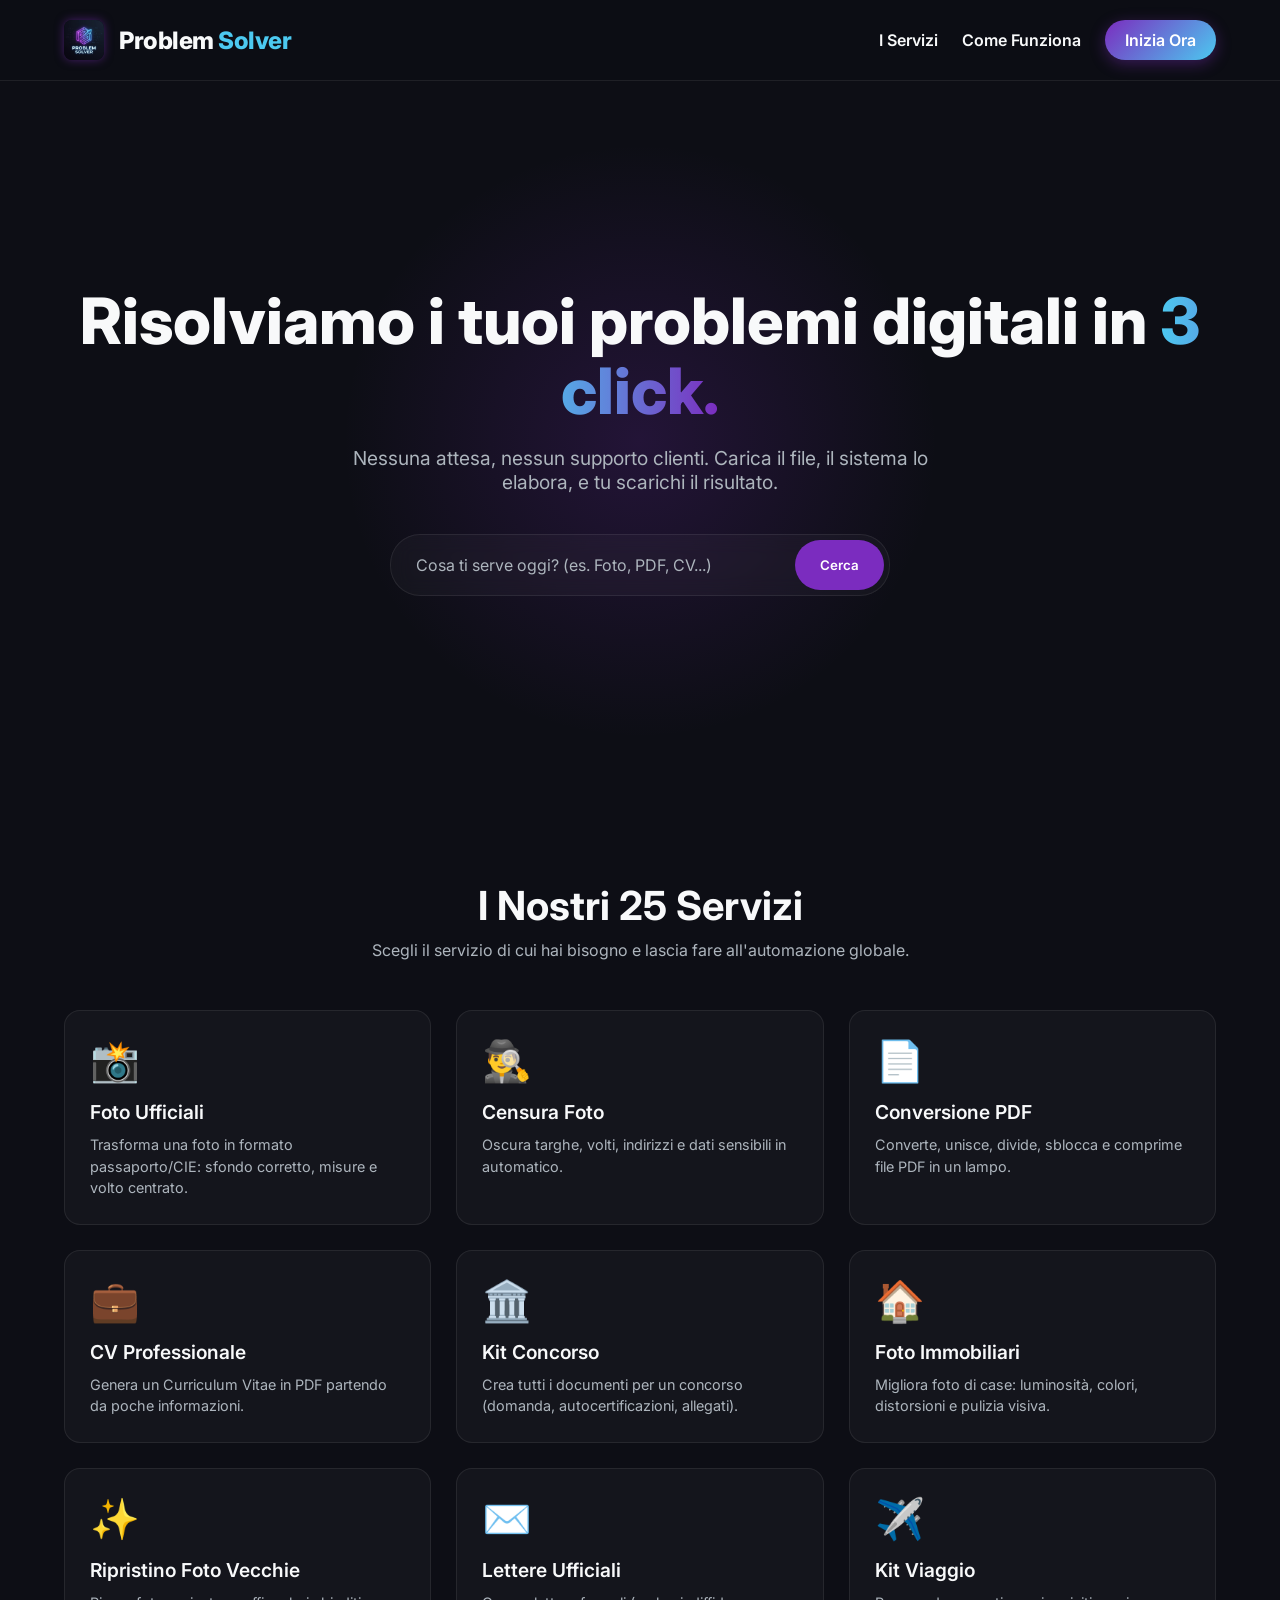
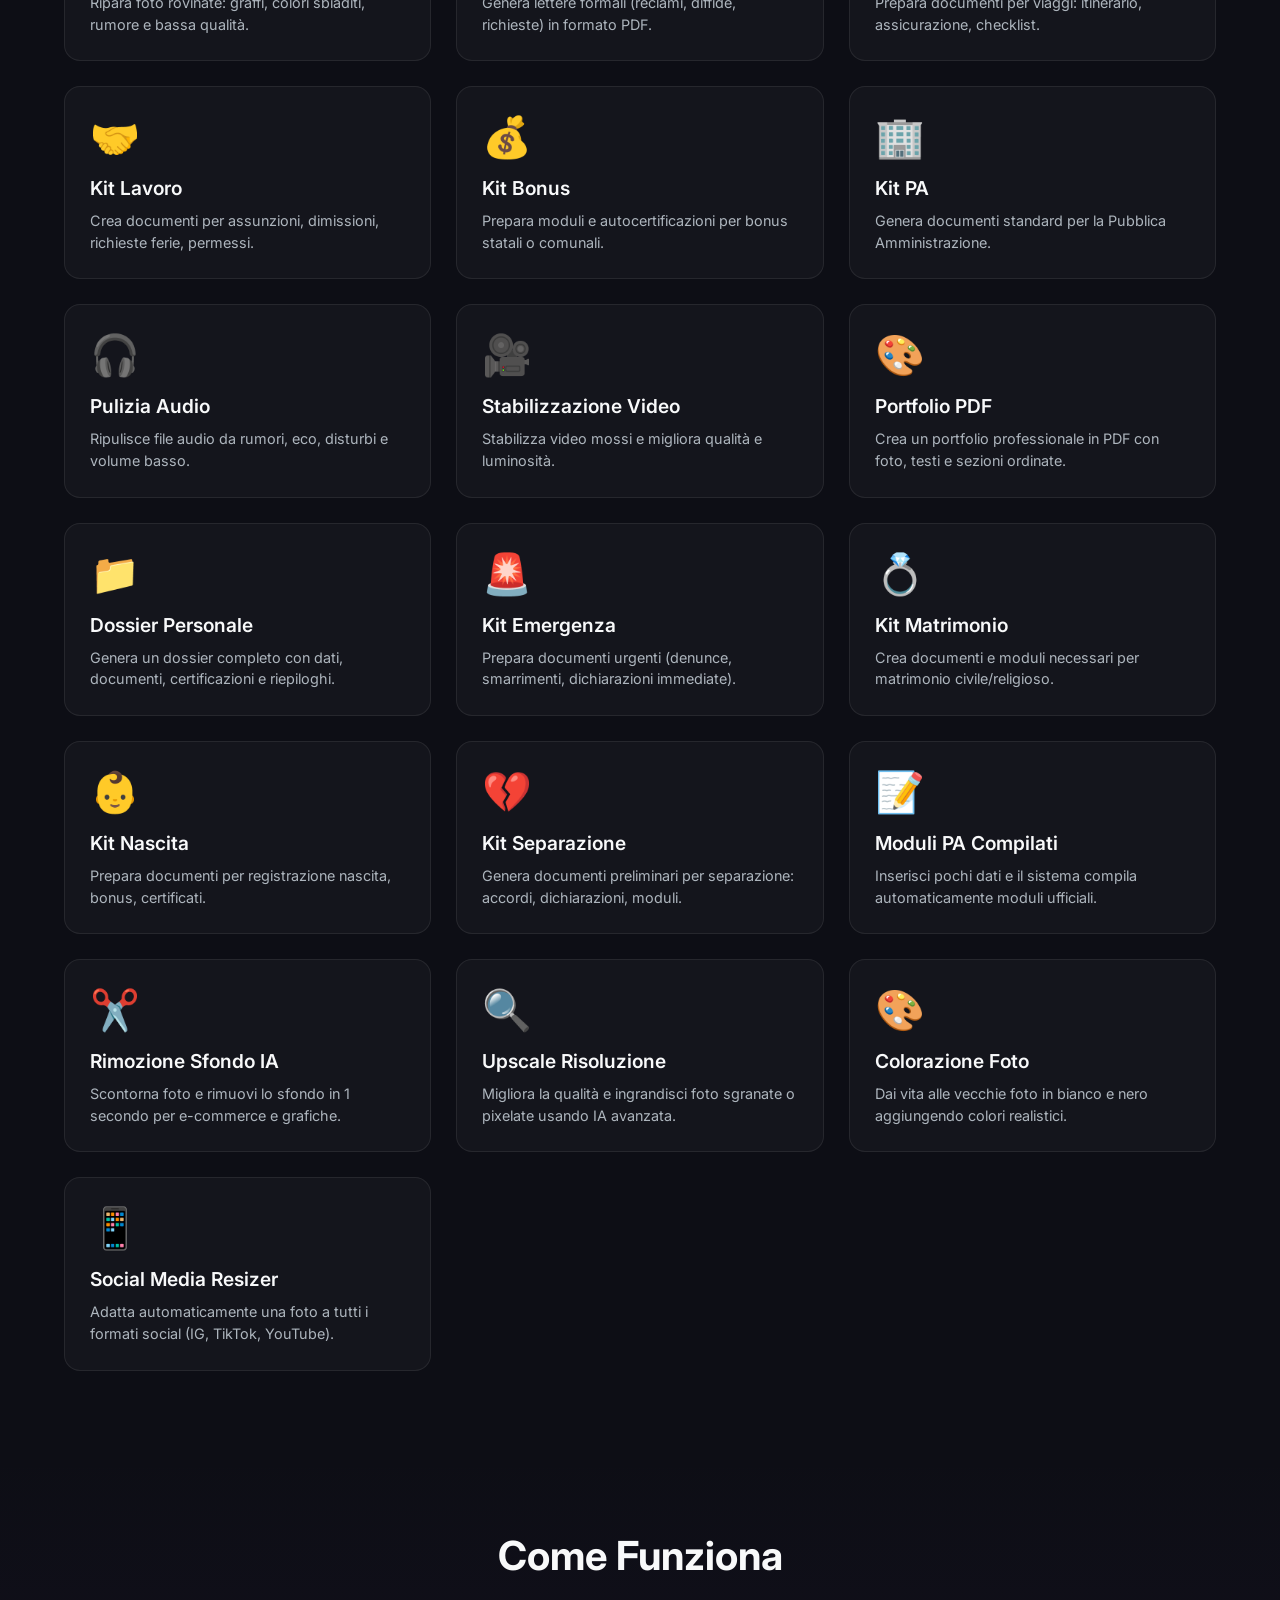
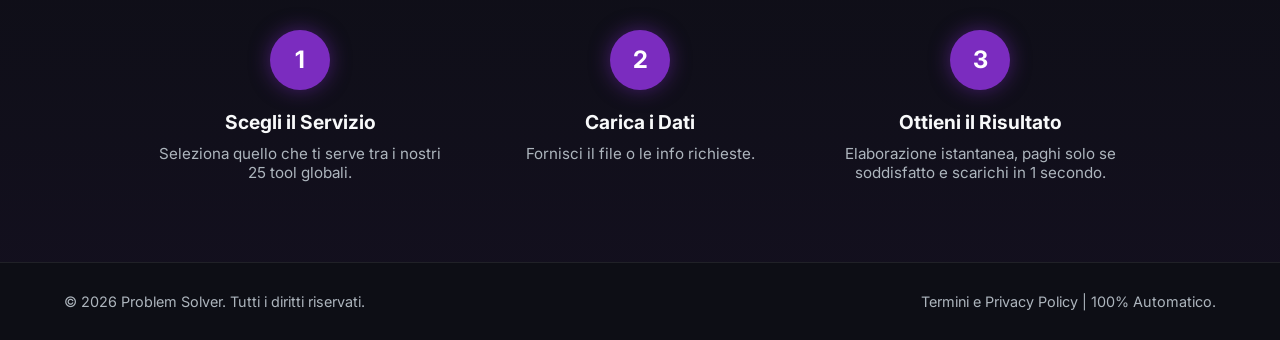
==== public/index.html @ e518351a "Primo commit: Problem Solver pronto per deploy su Render" ====
<!DOCTYPE html>
<html lang="it">
<head>
    <meta charset="UTF-8">
    <meta name="viewport" content="width=device-width, initial-scale=1.0">
    <title>Problem Solver | Servizi Rapidi e Automatici</title>
    <meta name="description" content="25 micro-servizi automatici per risolvere i tuoi problemi digitali: foto, PDF, documenti e molto altro.">
    <link rel="stylesheet" href="style.css">
    <link href="https://fonts.googleapis.com/css2?family=Inter:wght@300;400;600;800&display=swap" rel="stylesheet">
</head>
<body>
    <header class="navbar">
        <div class="logo">
            <img src="logo.png" alt="Problem Solver Logo" class="logo-img">
            <h1>Problem <span>Solver</span></h1>
        </div>
        <nav>
            <a href="#services">I Servizi</a>
            <a href="#how-it-works">Come Funziona</a>
            <a href="#contact" class="btn-primary">Inizia Ora</a>
        </nav>
    </header>

    <main>
        <section class="hero">
            <div class="hero-content">
                <h2>Risolviamo i tuoi problemi digitali in <span class="highlight">3 click.</span></h2>
                <p>Nessuna attesa, nessun supporto clienti. Carica il file, il sistema lo elabora, e tu scarichi il risultato.</p>
                <div class="search-bar">
                    <input type="text" id="searchInput" placeholder="Cosa ti serve oggi? (es. Foto, PDF, CV...)">
                    <button id="searchBtn">Cerca</button>
                </div>
            </div>
            <div class="hero-glow"></div>
        </section>

        <section id="services" class="services-section">
            <div class="section-header">
                <h3>I Nostri 25 Servizi</h3>
                <p>Scegli il servizio di cui hai bisogno e lascia fare all'automazione globale.</p>
            </div>
            <div class="services-grid" id="servicesGrid">
                <!-- Servizi iniettati via JS -->
            </div>
        </section>
        
        <section id="how-it-works" class="how-it-works">
            <h3>Come Funziona</h3>
            <div class="steps">
                <div class="step">
                    <div class="step-icon">1</div>
                    <h4>Scegli il Servizio</h4>
                    <p>Seleziona quello che ti serve tra i nostri 25 tool globali.</p>
                </div>
                <div class="step">
                    <div class="step-icon">2</div>
                    <h4>Carica i Dati</h4>
                    <p>Fornisci il file o le info richieste.</p>
                </div>
                <div class="step">
                    <div class="step-icon">3</div>
                    <h4>Ottieni il Risultato</h4>
                    <p>Elaborazione istantanea, paghi solo se soddisfatto e scarichi in 1 secondo.</p>
                </div>
            </div>
        </section>
    </main>

    <footer>
        <div class="footer-content">
            <p>&copy; 2026 Problem Solver. Tutti i diritti riservati.</p>
            <p><a href="legal.html" style="color: var(--text-muted); text-decoration: none;">Termini e Privacy Policy</a> | 100% Automatico.</p>
        </div>
    </footer>

    <script src="app.js"></script>
</body>
</html>
---- public/style.css ----
:root {
    --bg-color: #0d0e15;
    --card-bg: rgba(255, 255, 255, 0.03);
    --card-border: rgba(255, 255, 255, 0.08);
    --primary-color: #7b2cbf;
    --secondary-color: #4cc9f0;
    --text-main: #f8f9fa;
    --text-muted: #adb5bd;
    --font-main: 'Inter', sans-serif;
}

* {
    margin: 0;
    padding: 0;
    box-sizing: border-box;
    font-family: var(--font-main);
}

body {
    background-color: var(--bg-color);
    color: var(--text-main);
    overflow-x: hidden;
}

/* Navbar */
.navbar {
    display: flex;
    justify-content: space-between;
    align-items: center;
    padding: 20px 5%;
    background: rgba(13, 14, 21, 0.8);
    backdrop-filter: blur(10px);
    position: sticky;
    top: 0;
    z-index: 100;
    border-bottom: 1px solid var(--card-border);
}

.logo {
    display: flex;
    align-items: center;
    gap: 15px;
}

.logo-img {
    height: 40px;
    width: auto;
    border-radius: 8px;
    box-shadow: 0 0 10px rgba(123, 44, 191, 0.5);
}

.logo h1 {
    font-size: 1.5rem;
    font-weight: 800;
    letter-spacing: -0.5px;
}

.logo span {
    color: var(--secondary-color);
}

nav a {
    color: var(--text-main);
    text-decoration: none;
    margin-left: 20px;
    font-weight: 600;
    transition: color 0.3s ease;
}

nav a:hover {
    color: var(--secondary-color);
}

.btn-primary {
    background: linear-gradient(135deg, var(--primary-color), var(--secondary-color));
    padding: 10px 20px;
    border-radius: 20px;
    color: white !important;
    box-shadow: 0 4px 15px rgba(123, 44, 191, 0.4);
    transition: transform 0.3s ease, box-shadow 0.3s ease;
}

.btn-primary:hover {
    transform: translateY(-2px);
    box-shadow: 0 6px 20px rgba(76, 201, 240, 0.6);
}

/* Hero Section */
.hero {
    min-height: 80vh;
    display: flex;
    flex-direction: column;
    justify-content: center;
    align-items: center;
    text-align: center;
    padding: 0 5%;
    position: relative;
}

.hero-glow {
    position: absolute;
    top: 50%;
    left: 50%;
    transform: translate(-50%, -50%);
    width: 600px;
    height: 600px;
    background: radial-gradient(circle, rgba(123,44,191,0.2) 0%, rgba(13,14,21,0) 70%);
    z-index: -1;
    pointer-events: none;
}

.hero-content h2 {
    font-size: 4rem;
    font-weight: 800;
    margin-bottom: 20px;
    line-height: 1.1;
}

.highlight {
    background: linear-gradient(to right, var(--secondary-color), var(--primary-color));
    -webkit-background-clip: text;
    -webkit-text-fill-color: transparent;
}

.hero-content p {
    font-size: 1.2rem;
    color: var(--text-muted);
    max-width: 600px;
    margin: 0 auto 40px auto;
}

.search-bar {
    display: flex;
    max-width: 500px;
    margin: 0 auto;
    background: var(--card-bg);
    border: 1px solid var(--card-border);
    border-radius: 30px;
    padding: 5px;
    backdrop-filter: blur(10px);
}

.search-bar input {
    flex: 1;
    background: transparent;
    border: none;
    padding: 15px 20px;
    color: white;
    font-size: 1rem;
    outline: none;
}

.search-bar input::placeholder {
    color: var(--text-muted);
}

.search-bar button {
    background: var(--primary-color);
    color: white;
    border: none;
    padding: 0 25px;
    border-radius: 25px;
    font-weight: 600;
    cursor: pointer;
    transition: background 0.3s;
}

.search-bar button:hover {
    background: #5a1e8e;
}

/* Services Section */
.services-section {
    padding: 80px 5%;
}

.section-header {
    text-align: center;
    margin-bottom: 50px;
}

.section-header h3 {
    font-size: 2.5rem;
    margin-bottom: 10px;
}

.section-header p {
    color: var(--text-muted);
}

.services-grid {
    display: grid;
    grid-template-columns: repeat(auto-fill, minmax(280px, 1fr));
    gap: 25px;
}

/* Card */
.service-card {
    background: var(--card-bg);
    border: 1px solid var(--card-border);
    border-radius: 16px;
    padding: 25px;
    transition: all 0.3s ease;
    cursor: pointer;
    position: relative;
    overflow: hidden;
}

.service-card::before {
    content: '';
    position: absolute;
    top: 0; left: 0; right: 0; bottom: 0;
    background: linear-gradient(135deg, rgba(255,255,255,0.05), rgba(255,255,255,0));
    opacity: 0;
    transition: opacity 0.3s;
    z-index: 1;
}

.service-card:hover {
    transform: translateY(-5px);
    border-color: var(--secondary-color);
    box-shadow: 0 10px 30px rgba(0,0,0,0.5);
}

.service-card:hover::before {
    opacity: 1;
}

.card-icon {
    font-size: 2.5rem;
    margin-bottom: 15px;
    display: inline-block;
    z-index: 2;
    position: relative;
}

.card-title {
    font-size: 1.2rem;
    font-weight: 600;
    margin-bottom: 10px;
    z-index: 2;
    position: relative;
}

.card-desc {
    font-size: 0.9rem;
    color: var(--text-muted);
    line-height: 1.5;
    z-index: 2;
    position: relative;
}

.card-arrow {
    position: absolute;
    bottom: 20px;
    right: 20px;
    color: var(--secondary-color);
    opacity: 0;
    transition: all 0.3s ease;
    transform: translateX(-10px);
    z-index: 2;
}

.service-card:hover .card-arrow {
    opacity: 1;
    transform: translateX(0);
}

/* How it works */
.how-it-works {
    background: linear-gradient(to bottom, transparent, rgba(123,44,191,0.05));
    padding: 80px 5%;
    text-align: center;
}

.how-it-works h3 {
    font-size: 2.5rem;
    margin-bottom: 50px;
}

.steps {
    display: flex;
    justify-content: center;
    gap: 40px;
    flex-wrap: wrap;
}

.step {
    flex: 1;
    min-width: 250px;
    max-width: 300px;
}

.step-icon {
    width: 60px;
    height: 60px;
    background: var(--primary-color);
    color: white;
    font-size: 1.5rem;
    font-weight: bold;
    display: flex;
    align-items: center;
    justify-content: center;
    border-radius: 50%;
    margin: 0 auto 20px auto;
    box-shadow: 0 0 20px rgba(123,44,191,0.5);
}

.step h4 {
    font-size: 1.2rem;
    margin-bottom: 10px;
}

.step p {
    color: var(--text-muted);
    font-size: 0.95rem;
}

/* Footer */
footer {
    padding: 30px 5%;
    border-top: 1px solid var(--card-border);
    text-align: center;
    color: var(--text-muted);
    font-size: 0.9rem;
}

.footer-content {
    display: flex;
    justify-content: space-between;
    align-items: center;
    flex-wrap: wrap;
    gap: 10px;
}

/* --- SERVICE PAGE SPECIFIC --- */
.service-main {
    padding: 60px 5%;
    max-width: 900px;
    margin: 0 auto;
    min-height: calc(100vh - 160px);
}

.service-hero {
    text-align: center;
    margin-bottom: 50px;
}

.service-icon-large {
    font-size: 5rem;
    margin-bottom: 20px;
    text-shadow: 0 0 20px rgba(76, 201, 240, 0.4);
}

.service-hero h2 {
    font-size: 2.8rem;
    margin-bottom: 15px;
    background: linear-gradient(to right, var(--secondary-color), var(--primary-color));
    -webkit-background-clip: text;
    -webkit-text-fill-color: transparent;
}

.service-hero p {
    font-size: 1.1rem;
    color: var(--text-muted);
}

.upload-container, .processing-container, .result-container {
    background: var(--card-bg);
    border: 1px solid var(--card-border);
    border-radius: 20px;
    padding: 50px;
    text-align: center;
    backdrop-filter: blur(10px);
    box-shadow: 0 10px 40px rgba(0,0,0,0.2);
}

.dropzone {
    border: 2px dashed var(--card-border);
    border-radius: 15px;
    padding: 60px 20px;
    cursor: pointer;
    transition: all 0.3s ease;
    background: rgba(0,0,0,0.2);
}

.dropzone:hover {
    border-color: var(--secondary-color);
    background: rgba(76, 201, 240, 0.05);
}

.dropzone-icon {
    font-size: 3.5rem;
    margin-bottom: 20px;
}

.dropzone h3 {
    font-size: 1.5rem;
    margin-bottom: 10px;
}

.dropzone p {
    color: var(--text-muted);
    margin-bottom: 20px;
}

.supported-formats {
    font-size: 0.85rem;
    color: #6c757d;
}

.privacy-note {
    margin-top: 25px;
    font-size: 0.9rem;
    color: var(--text-muted);
    display: flex;
    align-items: center;
    justify-content: center;
    gap: 8px;
}

/* Processing Animations */
.spinner {
    width: 60px;
    height: 60px;
    border: 4px solid rgba(255,255,255,0.1);
    border-top: 4px solid var(--secondary-color);
    border-radius: 50%;
    margin: 0 auto 30px auto;
    animation: spin 1s linear infinite;
}

@keyframes spin {
    0% { transform: rotate(0deg); }
    100% { transform: rotate(360deg); }
}

.progress-bar-bg {
    width: 100%;
    height: 12px;
    background: rgba(255,255,255,0.1);
    border-radius: 10px;
    margin: 20px 0;
    overflow: hidden;
    box-shadow: inset 0 0 5px rgba(0,0,0,0.5);
}

.progress-bar-fill {
    height: 100%;
    width: 0%;
    background: linear-gradient(to right, var(--primary-color), var(--secondary-color));
    border-radius: 10px;
    transition: width 0.4s ease;
    box-shadow: 0 0 10px var(--primary-color);
}

/* Success & Checkout */
.success-icon {
    font-size: 5rem;
    margin-bottom: 20px;
    animation: popIn 0.5s cubic-bezier(0.175, 0.885, 0.32, 1.275);
}

@keyframes popIn {
    0% { transform: scale(0); }
    100% { transform: scale(1); }
}

.checkout-box {
    margin-top: 40px;
    background: rgba(0,0,0,0.3);
    padding: 30px;
    border-radius: 15px;
    border: 1px solid var(--primary-color);
    display: inline-block;
    min-width: 300px;
}

.price {
    font-size: 3.5rem;
    font-weight: 800;
    margin-bottom: 20px;
}

.btn-large {
    font-size: 1.2rem;
    padding: 15px 40px;
    width: 100%;
    display: block;
    border: none;
    cursor: pointer;
}

.stripe-badge {
    margin-top: 15px;
    font-size: 0.85rem;
    color: var(--text-muted);
}

@media (max-width: 768px) {
    .hero-content h2 { font-size: 2.5rem; }
    .navbar { flex-direction: column; gap: 15px; }
    nav a { margin: 0 10px; }
    .footer-content { flex-direction: column; justify-content: center; }
    .service-hero h2 { font-size: 2rem; }
    .dropzone { padding: 40px 20px; }
}
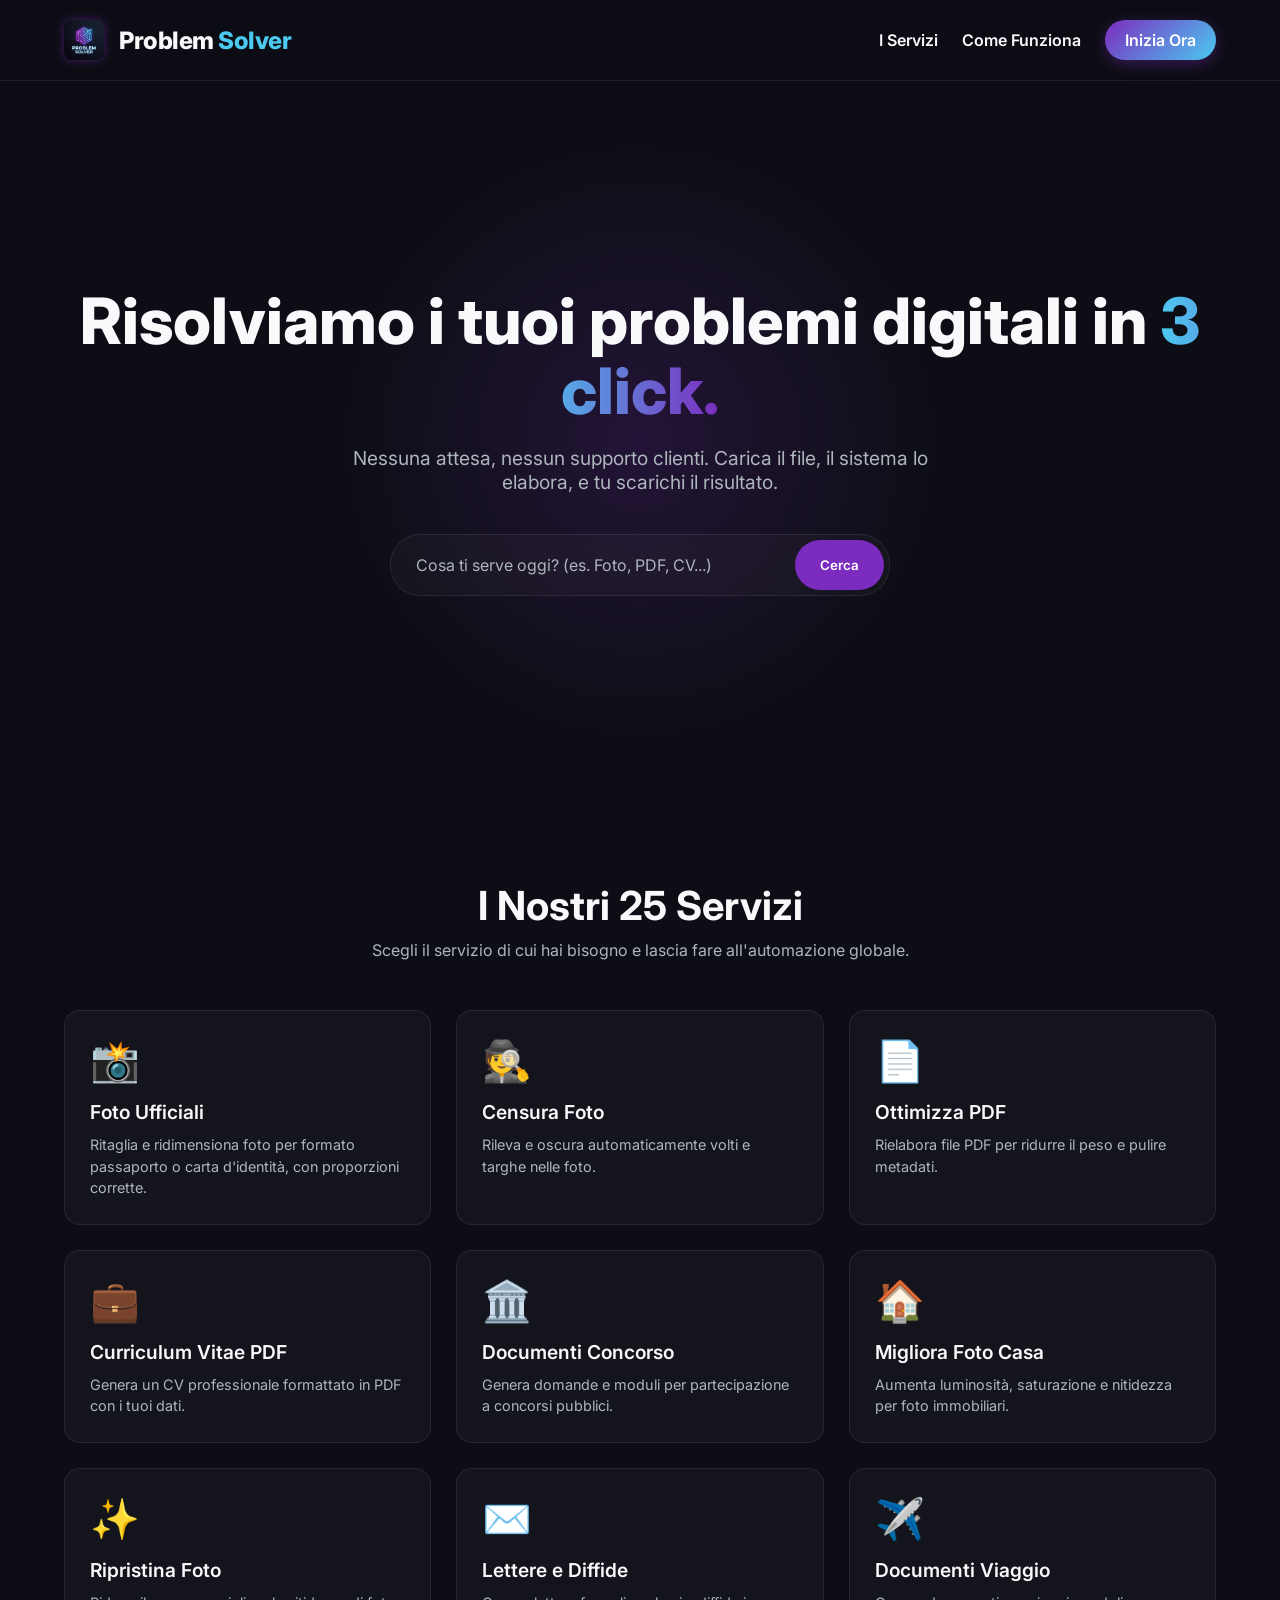
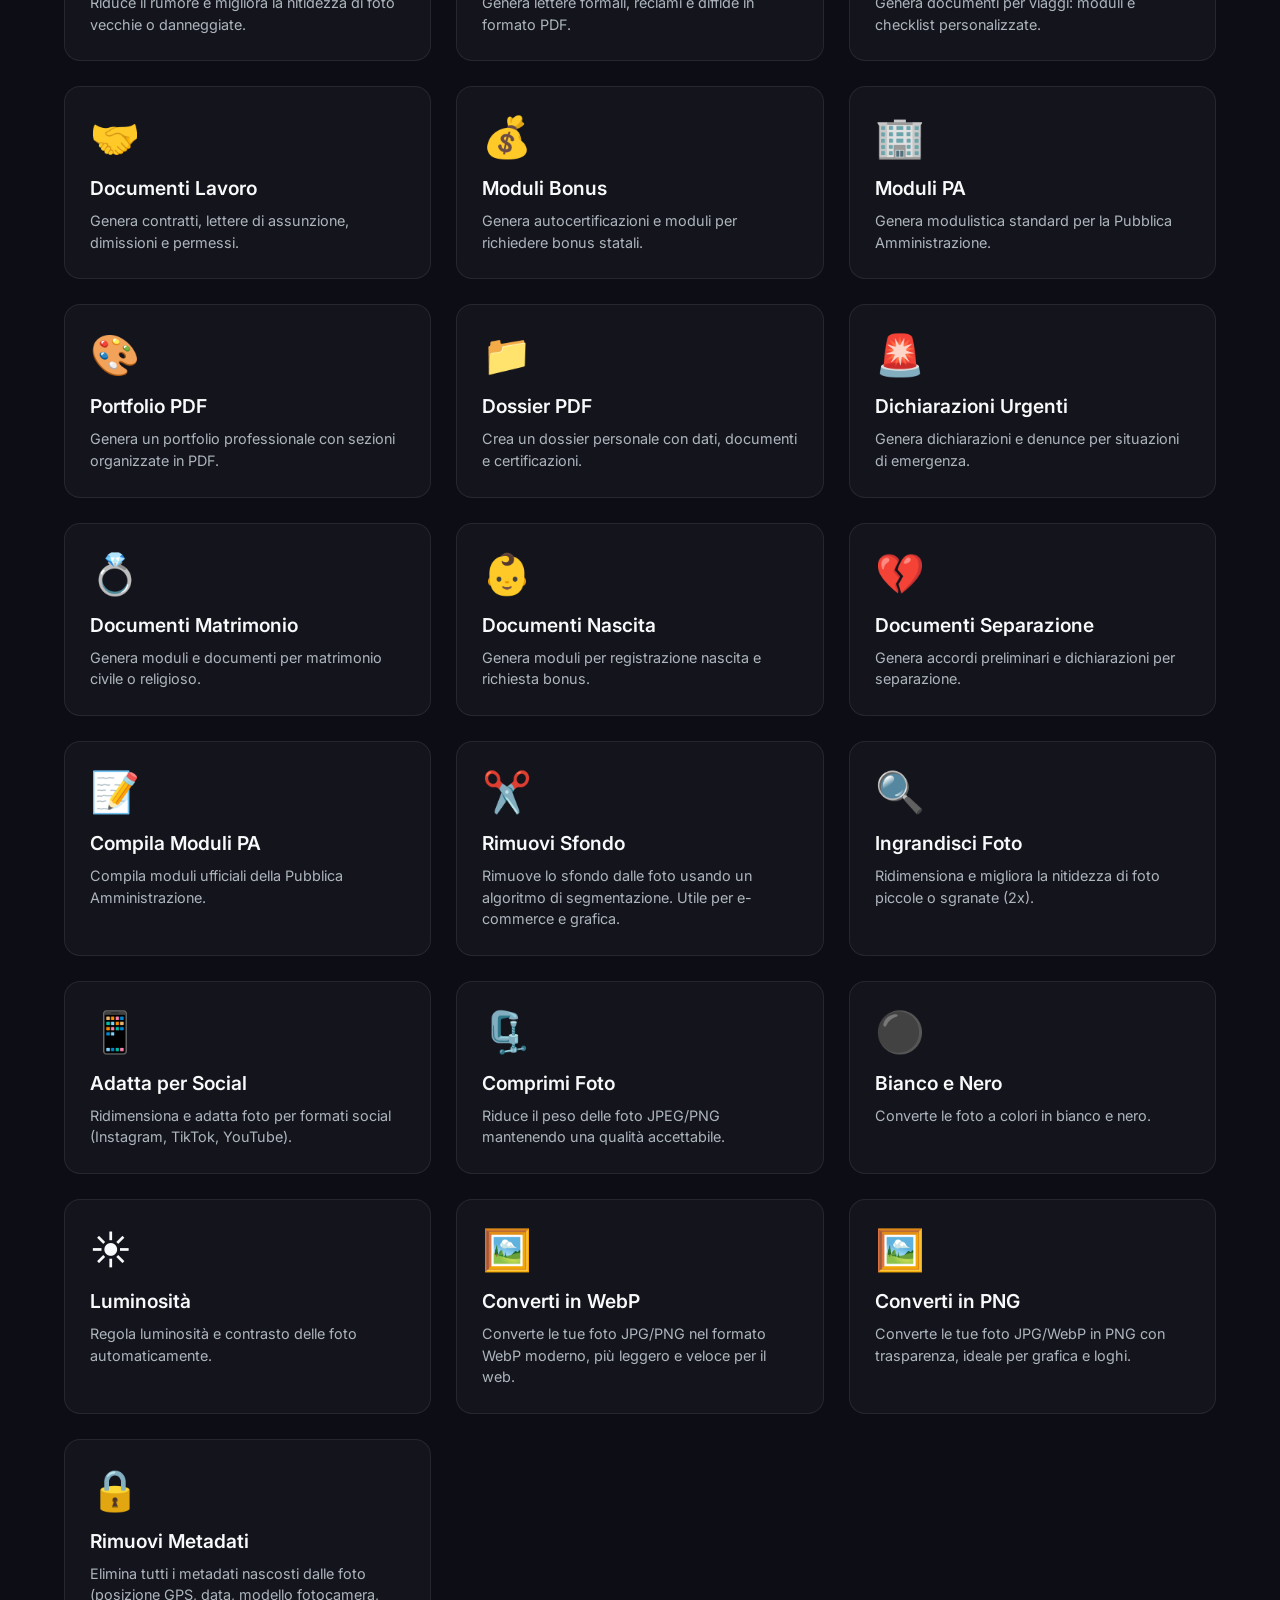
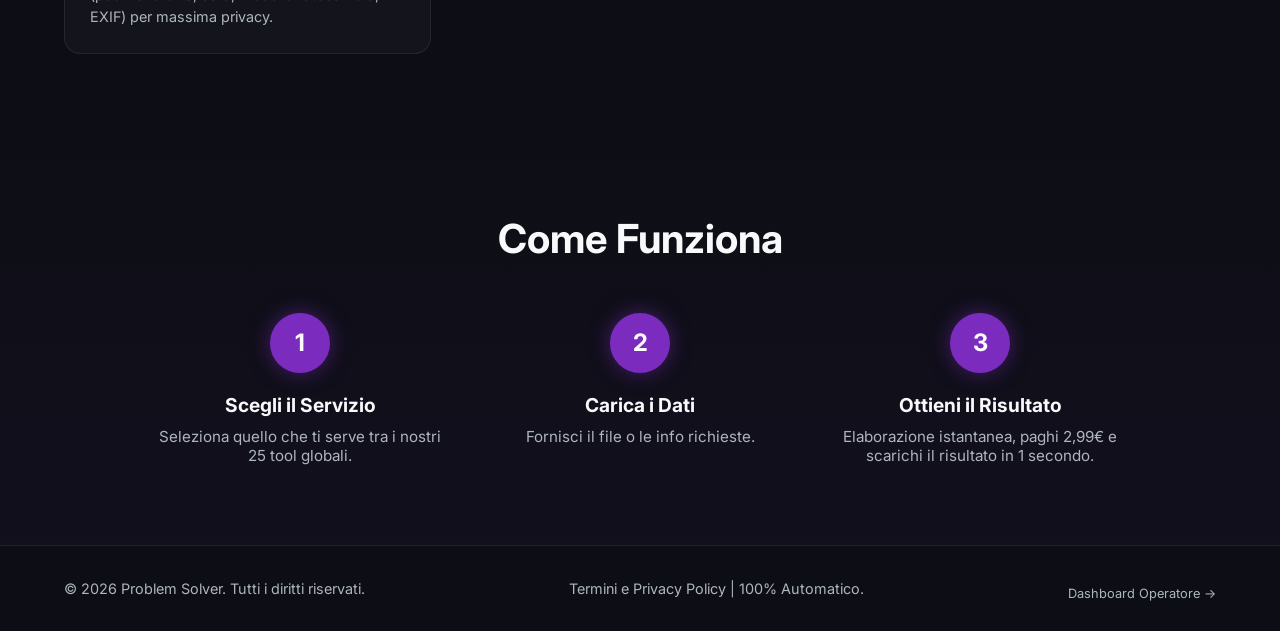
==== commit 865d9ce0: "Fix: Inizia Ora ora funziona, testo onesto sul pagamento, link admin in footer" ====
--- a/public/index.html
+++ b/public/index.html
@@ -17,7 +17,7 @@
         <nav>
             <a href="#services">I Servizi</a>
             <a href="#how-it-works">Come Funziona</a>
-            <a href="#contact" class="btn-primary">Inizia Ora</a>
+            <a href="#services" class="btn-primary">Inizia Ora</a>
         </nav>
     </header>
 
@@ -60,7 +60,7 @@
                 <div class="step">
                     <div class="step-icon">3</div>
                     <h4>Ottieni il Risultato</h4>
-                    <p>Elaborazione istantanea, paghi solo se soddisfatto e scarichi in 1 secondo.</p>
+                    <p>Elaborazione istantanea, paghi 2,99€ e scarichi il risultato in 1 secondo.</p>
                 </div>
             </div>
         </section>
@@ -70,6 +70,7 @@
         <div class="footer-content">
             <p>&copy; 2026 Problem Solver. Tutti i diritti riservati.</p>
             <p><a href="legal.html" style="color: var(--text-muted); text-decoration: none;">Termini e Privacy Policy</a> | 100% Automatico.</p>
+            <p style="margin-top:10px; font-size:0.8rem;"><a href="/admin" style="color: var(--text-muted); text-decoration: none;">Dashboard Operatore →</a></p>
         </div>
     </footer>
 
